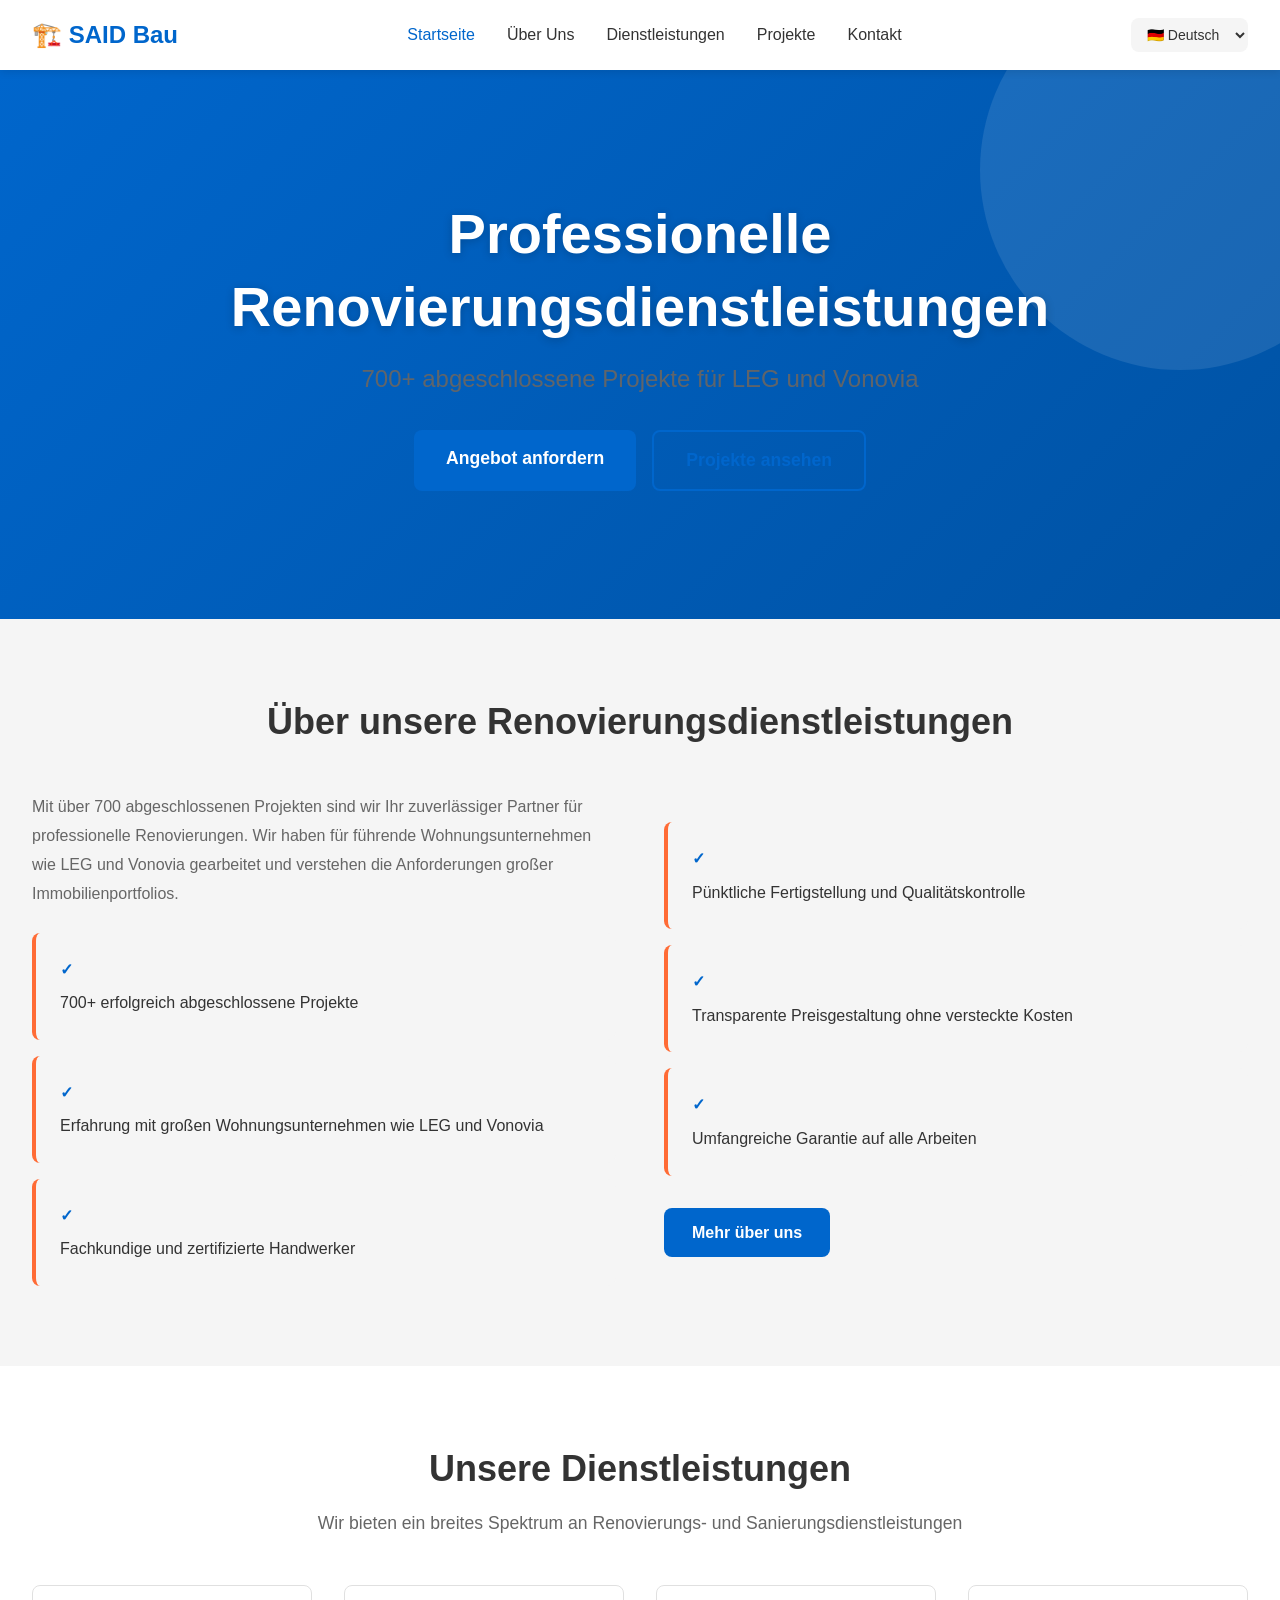
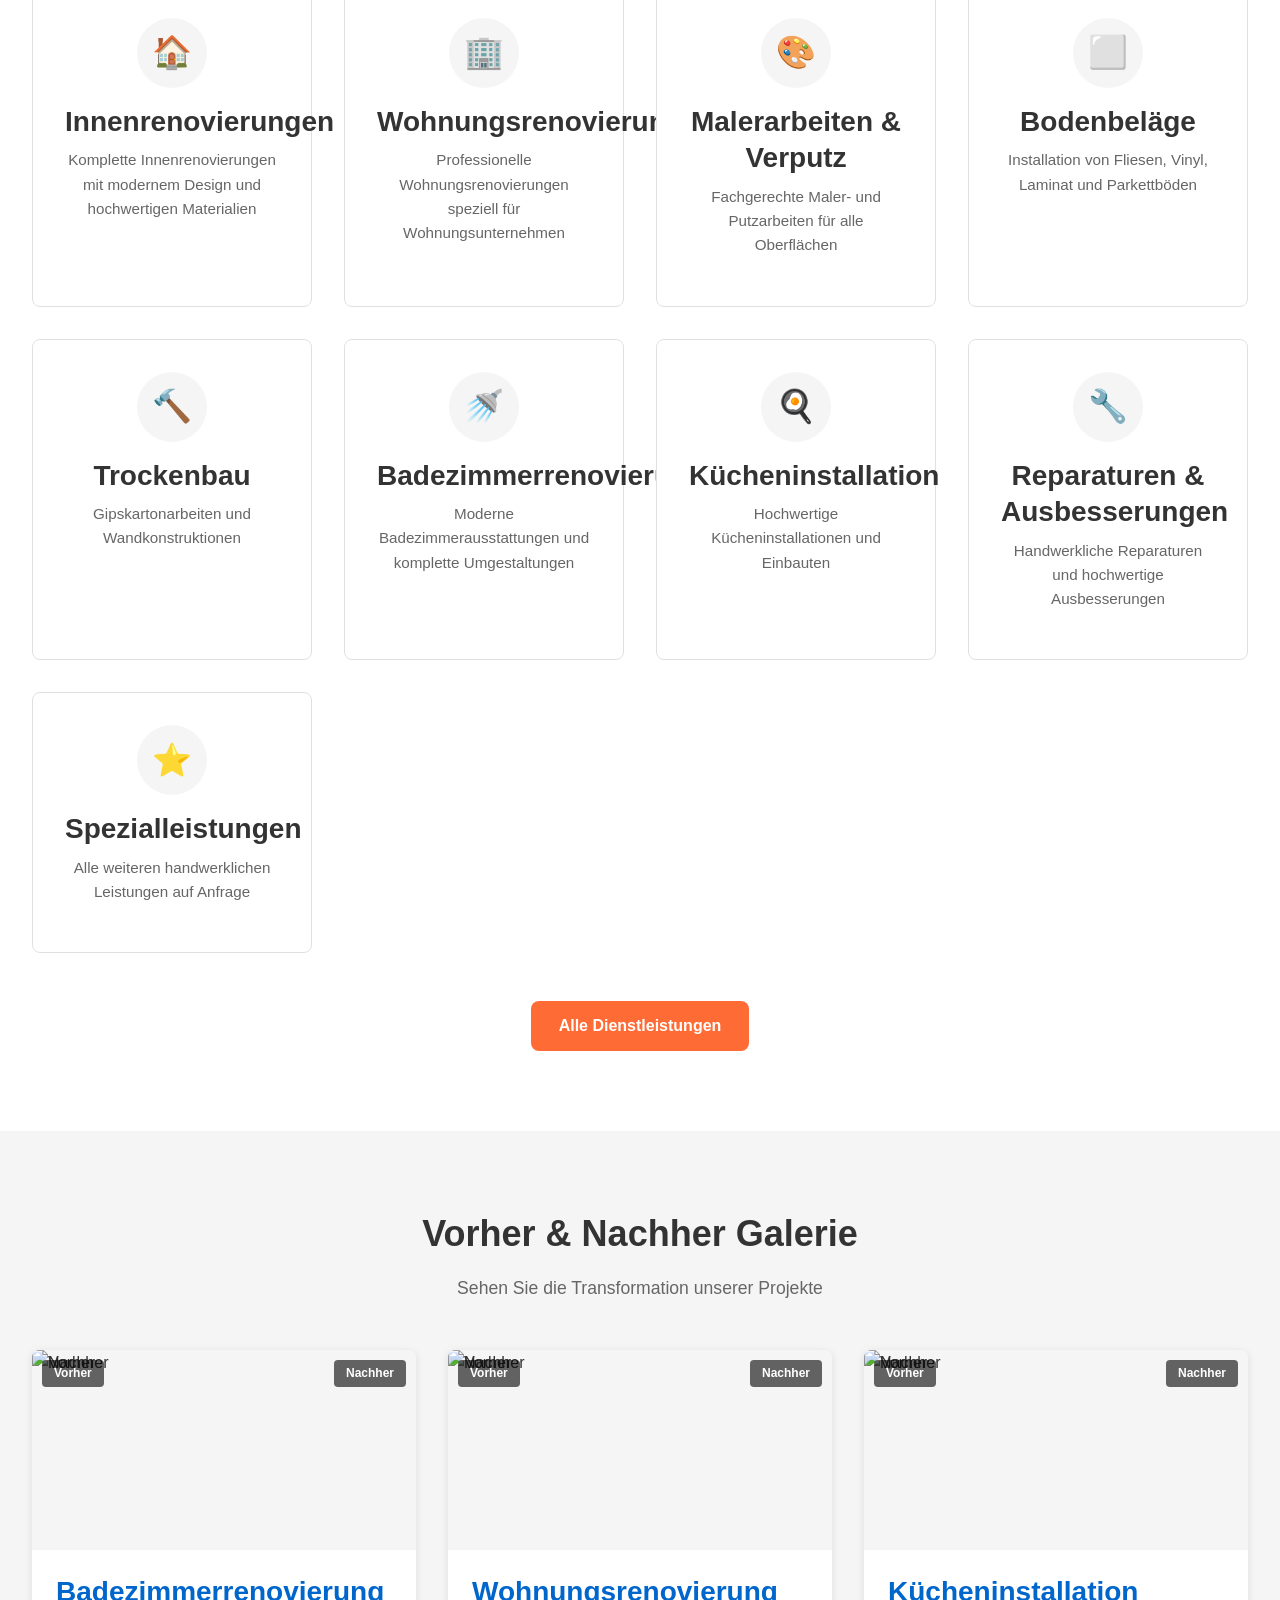
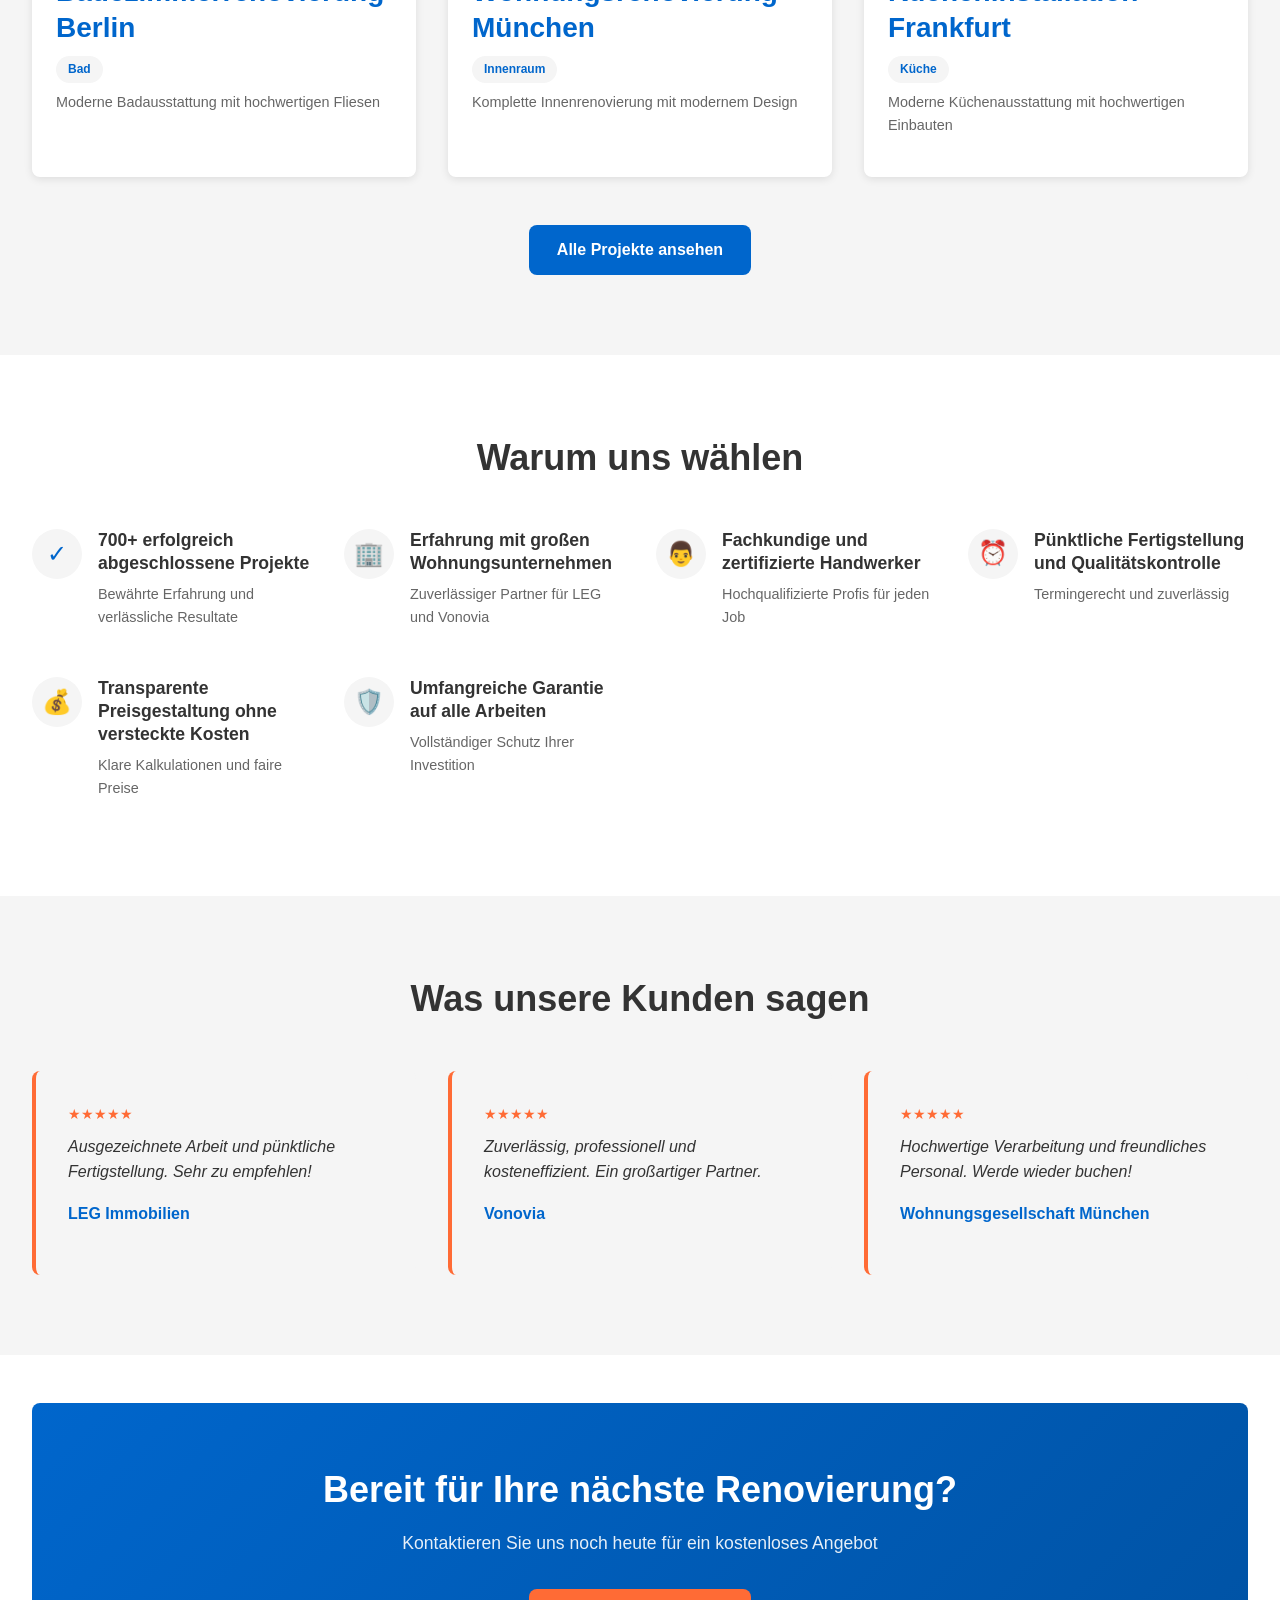
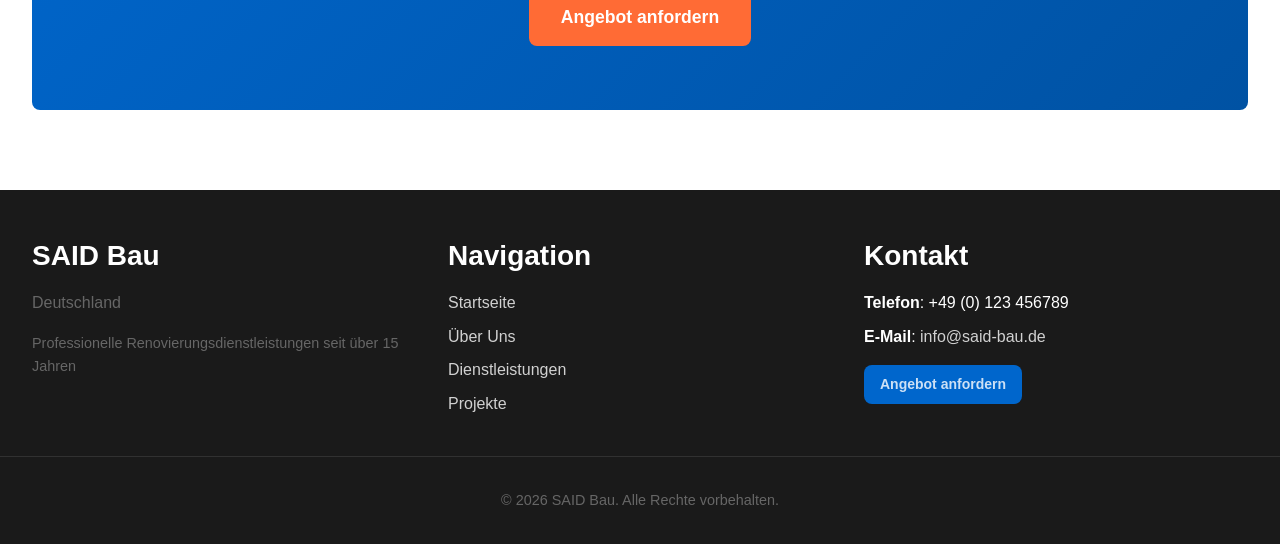
==== index.html @ 6ce9124c "Initial SAID Bau website - add GitHub Actions deployment workflow" ====
<!DOCTYPE html>
<html lang="de">
<head>
  <meta charset="UTF-8">
  <meta name="viewport" content="width=device-width, initial-scale=1.0">
  <meta name="description" content="SAID Bau - Professionelle Renovierungsdienstleistungen. 700+ abgeschlossene Projekte für LEG und Vonovia.">
  <meta name="keywords" content="Renovierung, Sanierung, Wohnungsrenovierung, LEG, Vonovia">
  <meta name="author" content="SAID Bau">
  
  <title>SAID Bau - Professionelle Renovierungsdienstleistungen</title>
  
  <!-- CSS -->
  <link rel="stylesheet" href="assets/css/style.css">
</head>
<body>
  <!-- HEADER & NAVIGATION -->
  <header>
    <nav class="navbar">
      <a href="index.html" class="logo">
        🏗️ SAID Bau
      </a>
      
      <ul class="navbar-nav">
        <li><a href="index.html" data-i18n="home">Startseite</a></li>
        <li><a href="about.html" data-i18n="about">Über Uns</a></li>
        <li><a href="services.html" data-i18n="services">Dienstleistungen</a></li>
        <li><a href="projects.html" data-i18n="projects">Projekte</a></li>
        <li><a href="contact.html" data-i18n="contact">Kontakt</a></li>
      </ul>

      <div class="nav-right">
        <select id="languageSelector" class="language-selector">
          <option value="de">🇩🇪 Deutsch</option>
          <option value="en">🇬🇧 English</option>
          <option value="ar">🇸🇦 العربية</option>
          <option value="tr">🇹🇷 Türkçe</option>
        </select>
        <div class="hamburger">
          <span></span>
          <span></span>
          <span></span>
        </div>
      </div>
    </nav>
  </header>

  <!-- HERO SECTION -->
  <section class="hero">
    <div class="container">
      <div class="hero-content">
        <h1 data-i18n="hero_title">Professionelle Renovierungsdienstleistungen</h1>
        <p class="subtitle" data-i18n="hero_subtitle">700+ abgeschlossene Projekte für LEG und Vonovia</p>
        
        <div class="hero-buttons">
          <a href="contact.html" class="btn btn-primary" data-i18n="hero_cta1">Angebot anfordern</a>
          <a href="projects.html" class="btn btn-outline" data-i18n="hero_cta2">Projekte ansehen</a>
        </div>
      </div>
    </div>
  </section>

  <!-- ABOUT SECTION -->
  <section class="section" style="background-color: #f5f5f5;">
    <div class="container">
      <div class="section-title">
        <h2 data-i18n="about_title">Über unsere Renovierungsdienstleistungen</h2>
      </div>

      <div class="about-content">
        <div class="about-text">
          <p data-i18n="about_text">Mit über 700 abgeschlossenen Projekten sind wir Ihr zuverlässiger Partner für professionelle Renovierungen. Wir haben für führende Wohnungsunternehmen wie LEG und Vonovia gearbeitet und verstehen die Anforderungen großer Immobilienportfolios.</p>
          
          <div class="about-highlights">
            <div class="highlight">
              <strong>✓ </strong>
              <span data-i18n="why_choose_1">700+ erfolgreich abgeschlossene Projekte</span>
            </div>
            <div class="highlight">
              <strong>✓ </strong>
              <span data-i18n="why_choose_2">Erfahrung mit großen Wohnungsunternehmen wie LEG und Vonovia</span>
            </div>
            <div class="highlight">
              <strong>✓ </strong>
              <span data-i18n="why_choose_3">Fachkundige und zertifizierte Handwerker</span>
            </div>
          </div>
        </div>

        <div class="about-text">
          <div class="about-highlights">
            <div class="highlight">
              <strong>✓ </strong>
              <span data-i18n="why_choose_4">Pünktliche Fertigstellung und Qualitätskontrolle</span>
            </div>
            <div class="highlight">
              <strong>✓ </strong>
              <span data-i18n="why_choose_5">Transparente Preisgestaltung ohne versteckte Kosten</span>
            </div>
            <div class="highlight">
              <strong>✓ </strong>
              <span data-i18n="why_choose_6">Umfangreiche Garantie auf alle Arbeiten</span>
            </div>
          </div>

          <a href="about.html" class="btn btn-primary" style="margin-top: 2rem;" data-i18n="about">Mehr über uns</a>
        </div>
      </div>
    </div>
  </section>

  <!-- SERVICES SECTION -->
  <section class="section">
    <div class="container">
      <div class="section-title">
        <h2 data-i18n="services_title">Unsere Dienstleistungen</h2>
        <p data-i18n="services_page_text">Wir bieten ein breites Spektrum an Renovierungs- und Sanierungsdienstleistungen</p>
      </div>

      <div class="grid grid-3">
        <div class="service-card fade-in">
          <div class="service-card-icon">🏠</div>
          <h3 data-i18n="service_interior">Innenrenovierungen</h3>
          <p data-i18n="service_interior_desc">Komplette Innenrenovierungen mit modernem Design und hochwertigen Materialien</p>
        </div>

        <div class="service-card fade-in">
          <div class="service-card-icon">🏢</div>
          <h3 data-i18n="service_apartments">Wohnungsrenovierung</h3>
          <p data-i18n="service_apartments_desc">Professionelle Wohnungsrenovierungen speziell für Wohnungsunternehmen</p>
        </div>

        <div class="service-card fade-in">
          <div class="service-card-icon">🎨</div>
          <h3 data-i18n="service_painting">Malerarbeiten & Verputz</h3>
          <p data-i18n="service_painting_desc">Fachgerechte Maler- und Putzarbeiten für alle Oberflächen</p>
        </div>

        <div class="service-card fade-in">
          <div class="service-card-icon">⬜</div>
          <h3 data-i18n="service_flooring">Bodenbeläge</h3>
          <p data-i18n="service_flooring_desc">Installation von Fliesen, Vinyl, Laminat und Parkettböden</p>
        </div>

        <div class="service-card fade-in">
          <div class="service-card-icon">🔨</div>
          <h3 data-i18n="service_drywall">Trockenbau</h3>
          <p data-i18n="service_drywall_desc">Gipskartonarbeiten und Wandkonstruktionen</p>
        </div>

        <div class="service-card fade-in">
          <div class="service-card-icon">🚿</div>
          <h3 data-i18n="service_bathroom">Badezimmerrenovierung</h3>
          <p data-i18n="service_bathroom_desc">Moderne Badezimmerausstattungen und komplette Umgestaltungen</p>
        </div>

        <div class="service-card fade-in">
          <div class="service-card-icon">🍳</div>
          <h3 data-i18n="service_kitchen">Kücheninstallation</h3>
          <p data-i18n="service_kitchen_desc">Hochwertige Kücheninstallationen und Einbauten</p>
        </div>

        <div class="service-card fade-in">
          <div class="service-card-icon">🔧</div>
          <h3 data-i18n="service_repairs">Reparaturen & Ausbesserungen</h3>
          <p data-i18n="service_repairs_desc">Handwerkliche Reparaturen und hochwertige Ausbesserungen</p>
        </div>

        <div class="service-card fade-in">
          <div class="service-card-icon">⭐</div>
          <h3>Spezialleistungen</h3>
          <p>Alle weiteren handwerklichen Leistungen auf Anfrage</p>
        </div>
      </div>

      <div style="text-align: center; margin-top: 3rem;">
        <a href="services.html" class="btn btn-accent" data-i18n="services">Alle Dienstleistungen</a>
      </div>
    </div>
  </section>

  <!-- BEFORE & AFTER SECTION -->
  <section class="section" style="background-color: #f5f5f5;">
    <div class="container">
      <div class="section-title">
        <h2 data-i18n="before_after_title">Vorher & Nachher Galerie</h2>
        <p data-i18n="before_after_desc">Sehen Sie die Transformation unserer Projekte</p>
      </div>

      <div class="grid grid-3">
        <!-- Project 1 -->
        <div class="project-card">
          <div class="project-image-wrapper">
            <div class="before-after-slider">
              <img src="https://images.unsplash.com/photo-1556909114-f6a7ad7d3136?w=400&h=300&fit=crop" alt="Vorher" class="before-img">
              <img src="https://images.unsplash.com/photo-1552321554-5fefe8c9ef14?w=400&h=300&fit=crop" alt="Nachher" class="after-img">
              <div class="slider-label before-label" data-i18n="before">Vorher</div>
              <div class="slider-label after-label" data-i18n="after">Nachher</div>
              <div class="slider-handle"></div>
            </div>
          </div>
          <div class="project-info">
            <h3>Badezimmerrenovierung Berlin</h3>
            <span class="project-category" data-i18n="project_bathroom">Bad</span>
            <p class="project-desc">Moderne Badausstattung mit hochwertigen Fliesen</p>
          </div>
        </div>

        <!-- Project 2 -->
        <div class="project-card">
          <div class="project-image-wrapper">
            <div class="before-after-slider">
              <img src="https://images.unsplash.com/photo-1556909114-f6a7ad7d3136?w=400&h=300&fit=crop" alt="Vorher" class="before-img">
              <img src="https://images.unsplash.com/photo-1556909114-f6a7ad7d3136?w=400&h=300&fit=crop" alt="Nachher" class="after-img">
              <div class="slider-label before-label" data-i18n="before">Vorher</div>
              <div class="slider-label after-label" data-i18n="after">Nachher</div>
              <div class="slider-handle"></div>
            </div>
          </div>
          <div class="project-info">
            <h3>Wohnungsrenovierung München</h3>
            <span class="project-category" data-i18n="project_interior">Innenraum</span>
            <p class="project-desc">Komplette Innenrenovierung mit modernem Design</p>
          </div>
        </div>

        <!-- Project 3 -->
        <div class="project-card">
          <div class="project-image-wrapper">
            <div class="before-after-slider">
              <img src="https://images.unsplash.com/photo-1556909114-f6a7ad7d3136?w=400&h=300&fit=crop" alt="Vorher" class="before-img">
              <img src="https://images.unsplash.com/photo-1556909114-f6a7ad7d3136?w=400&h=300&fit=crop" alt="Nachher" class="after-img">
              <div class="slider-label before-label" data-i18n="before">Vorher</div>
              <div class="slider-label after-label" data-i18n="after">Nachher</div>
              <div class="slider-handle"></div>
            </div>
          </div>
          <div class="project-info">
            <h3>Kücheninstallation Frankfurt</h3>
            <span class="project-category" data-i18n="project_kitchen">Küche</span>
            <p class="project-desc">Moderne Küchenausstattung mit hochwertigen Einbauten</p>
          </div>
        </div>
      </div>

      <div style="text-align: center; margin-top: 3rem;">
        <a href="projects.html" class="btn btn-primary" data-i18n="viewProjects">Alle Projekte ansehen</a>
      </div>
    </div>
  </section>

  <!-- WHY CHOOSE US SECTION -->
  <section class="section">
    <div class="container">
      <div class="section-title">
        <h2 data-i18n="why_choose_title">Warum uns wählen</h2>
      </div>

      <div class="why-choose-grid">
        <div class="why-item fade-in">
          <div class="why-item-icon">✓</div>
          <div class="why-item-text">
            <h3 data-i18n="why_choose_1">700+ erfolgreich abgeschlossene Projekte</h3>
            <p>Bewährte Erfahrung und verlässliche Resultate</p>
          </div>
        </div>

        <div class="why-item fade-in">
          <div class="why-item-icon">🏢</div>
          <div class="why-item-text">
            <h3 data-i18n="why_choose_2">Erfahrung mit großen Wohnungsunternehmen</h3>
            <p>Zuverlässiger Partner für LEG und Vonovia</p>
          </div>
        </div>

        <div class="why-item fade-in">
          <div class="why-item-icon">👨</div>
          <div class="why-item-text">
            <h3 data-i18n="why_choose_3">Fachkundige und zertifizierte Handwerker</h3>
            <p>Hochqualifizierte Profis für jeden Job</p>
          </div>
        </div>

        <div class="why-item fade-in">
          <div class="why-item-icon">⏰</div>
          <div class="why-item-text">
            <h3 data-i18n="why_choose_4">Pünktliche Fertigstellung und Qualitätskontrolle</h3>
            <p>Termingerecht und zuverlässig</p>
          </div>
        </div>

        <div class="why-item fade-in">
          <div class="why-item-icon">💰</div>
          <div class="why-item-text">
            <h3 data-i18n="why_choose_5">Transparente Preisgestaltung ohne versteckte Kosten</h3>
            <p>Klare Kalkulationen und faire Preise</p>
          </div>
        </div>

        <div class="why-item fade-in">
          <div class="why-item-icon">🛡️</div>
          <div class="why-item-text">
            <h3 data-i18n="why_choose_6">Umfangreiche Garantie auf alle Arbeiten</h3>
            <p>Vollständiger Schutz Ihrer Investition</p>
          </div>
        </div>
      </div>
    </div>
  </section>

  <!-- TESTIMONIALS SECTION -->
  <section class="section" style="background-color: #f5f5f5;">
    <div class="container">
      <div class="section-title">
        <h2 data-i18n="testimonials_title">Was unsere Kunden sagen</h2>
      </div>

      <div class="testimonial-container">
        <div class="testimonial-card fade-in">
          <div class="stars">★★★★★</div>
          <p class="testimonial-text" data-i18n="testimonial_1_text">Ausgezeichnete Arbeit und pünktliche Fertigstellung. Sehr zu empfehlen!</p>
          <p class="testimonial-author" data-i18n="testimonial_1_author">LEG Immobilien</p>
        </div>

        <div class="testimonial-card fade-in">
          <div class="stars">★★★★★</div>
          <p class="testimonial-text" data-i18n="testimonial_2_text">Zuverlässig, professionell und kosteneffizient. Ein großartiger Partner.</p>
          <p class="testimonial-author" data-i18n="testimonial_2_author">Vonovia</p>
        </div>

        <div class="testimonial-card fade-in">
          <div class="stars">★★★★★</div>
          <p class="testimonial-text" data-i18n="testimonial_3_text">Hochwertige Verarbeitung und freundliches Personal. Werde wieder buchen!</p>
          <p class="testimonial-author" data-i18n="testimonial_3_author">Wohnungsgesellschaft München</p>
        </div>
      </div>
    </div>
  </section>

  <!-- CTA SECTION -->
  <section class="container">
    <div class="cta-section">
      <h2 data-i18n="cta_section_title">Bereit für Ihre nächste Renovierung?</h2>
      <p data-i18n="cta_section_text">Kontaktieren Sie uns noch heute für ein kostenloses Angebot</p>
      <a href="contact.html" class="btn btn-accent" style="font-size: 1.1rem; padding: 14px 32px;" data-i18n="requestQuote">Angebot anfordern</a>
    </div>
  </section>

  <!-- FOOTER -->
  <footer>
    <div class="container">
      <div class="footer-content">
        <div class="footer-section">
          <h3 data-i18n="footer_company">SAID Bau</h3>
          <p data-i18n="footer_address">Deutschland</p>
          <p style="margin-top: 1rem; font-size: 0.9rem;">Professionelle Renovierungsdienstleistungen seit über 15 Jahren</p>
        </div>

        <div class="footer-section">
          <h3 data-i18n="home">Navigation</h3>
          <ul>
            <li><a href="index.html" data-i18n="home">Startseite</a></li>
            <li><a href="about.html" data-i18n="about">Über Uns</a></li>
            <li><a href="services.html" data-i18n="services">Dienstleistungen</a></li>
            <li><a href="projects.html" data-i18n="projects">Projekte</a></li>
          </ul>
        </div>

        <div class="footer-section">
          <h3 data-i18n="contact">Kontakt</h3>
          <ul>
            <li><strong data-i18n="footer_phone">Telefon</strong>: +49 (0) 123 456789</li>
            <li><strong data-i18n="footer_email">E-Mail</strong>: <a href="mailto:info@said-bau.de">info@said-bau.de</a></li>
            <li style="margin-top: 1rem;">
              <a href="contact.html" class="btn btn-primary btn-small" data-i18n="requestQuote">Angebot anfordern</a>
            </li>
          </ul>
        </div>
      </div>
    </div>

    <div class="footer-bottom">
      <p>&copy; 2026 SAID Bau. <span data-i18n="footer_copyright">Alle Rechte vorbehalten</span>.</p>
    </div>
  </footer>

  <!-- JavaScript -->
  <script src="config.js"></script>
  <script src="assets/js/main.js"></script>
</body>
</html>
---- assets/css/style.css ----
/* ========================================
   SAID Bau - Professional Renovation Website
   Modern, Responsive, Professional Design
   ======================================== */

:root {
  --primary-color: #0066cc;
  --primary-dark: #0052a3;
  --accent-color: #ff6b35;
  --dark-gray: #1a1a1a;
  --light-gray: #f5f5f5;
  --border-gray: #e0e0e0;
  --white: #ffffff;
  --text-color: #333333;
  --light-text: #666666;
  --success-color: #4caf50;
  
  --border-radius: 8px;
  --transition: all 0.3s ease;
  --box-shadow: 0 2px 8px rgba(0, 0, 0, 0.1);
  --box-shadow-md: 0 4px 16px rgba(0, 0, 0, 0.15);
}

/* RESET & BASE STYLES */
* {
  margin: 0;
  padding: 0;
  box-sizing: border-box;
}

html {
  scroll-behavior: smooth;
  font-size: 16px;
}

body {
  font-family: 'Segoe UI', Tahoma, Geneva, Verdana, sans-serif;
  color: var(--text-color);
  background-color: var(--white);
  line-height: 1.6;
  direction: ltr;
}

body.rtl {
  direction: rtl;
  text-align: right;
}

body.rtl .navbar-nav,
body.rtl .footer-nav {
  flex-direction: row-reverse;
}

/* TYPOGRAPHY */
h1, h2, h3, h4, h5, h6 {
  font-weight: 700;
  line-height: 1.3;
  margin-bottom: 0.5rem;
}

h1 { font-size: 3rem; }
h2 { font-size: 2.25rem; }
h3 { font-size: 1.75rem; }
h4 { font-size: 1.5rem; }
h5 { font-size: 1.25rem; }
h6 { font-size: 1rem; }

p {
  margin-bottom: 1rem;
  color: var(--light-text);
}

a {
  color: var(--primary-color);
  text-decoration: none;
  transition: var(--transition);
}

a:hover {
  color: var(--primary-dark);
}

/* BUTTONS */
.btn {
  display: inline-block;
  padding: 12px 28px;
  border: none;
  border-radius: var(--border-radius);
  font-size: 1rem;
  font-weight: 600;
  cursor: pointer;
  transition: var(--transition);
  text-align: center;
  white-space: nowrap;
}

.btn-primary {
  background-color: var(--primary-color);
  color: var(--white);
}

.btn-primary:hover {
  background-color: var(--primary-dark);
  transform: translateY(-2px);
  box-shadow: var(--box-shadow-md);
}

.btn-accent {
  background-color: var(--accent-color);
  color: var(--white);
}

.btn-accent:hover {
  background-color: #e55a2b;
  transform: translateY(-2px);
  box-shadow: var(--box-shadow-md);
}

.btn-outline {
  background-color: transparent;
  color: var(--primary-color);
  border: 2px solid var(--primary-color);
}

.btn-outline:hover {
  background-color: var(--primary-color);
  color: var(--white);
}

.btn-small {
  padding: 8px 16px;
  font-size: 0.875rem;
}

/* HEADER & NAVIGATION */
header {
  background-color: var(--white);
  box-shadow: var(--box-shadow);
  position: sticky;
  top: 0;
  z-index: 1000;
  transition: var(--transition);
}

header.scrolled {
  box-shadow: var(--box-shadow-md);
}

.navbar {
  display: flex;
  justify-content: space-between;
  align-items: center;
  padding: 1rem 2rem;
  max-width: 1400px;
  margin: 0 auto;
  width: 100%;
}

.logo {
  font-size: 1.5rem;
  font-weight: 700;
  color: var(--primary-color);
  text-decoration: none;
  display: flex;
  align-items: center;
  gap: 0.5rem;
}

.navbar-nav {
  display: flex;
  list-style: none;
  gap: 2rem;
  align-items: center;
}

.navbar-nav a {
  color: var(--text-color);
  font-weight: 500;
  transition: var(--transition);
}

.navbar-nav a:hover,
.navbar-nav a.active {
  color: var(--primary-color);
}

.nav-right {
  display: flex;
  gap: 1rem;
  align-items: center;
}

.language-selector {
  background-color: var(--light-gray);
  border: none;
  padding: 8px 12px;
  border-radius: var(--border-radius);
  cursor: pointer;
  font-size: 0.875rem;
  color: var(--text-color);
}

.hamburger {
  display: none;
  flex-direction: column;
  cursor: pointer;
  gap: 6px;
}

.hamburger span {
  width: 25px;
  height: 3px;
  background-color: var(--text-color);
  border-radius: 2px;
  transition: var(--transition);
}

/* CONTAINER & LAYOUT */
.container {
  max-width: 1400px;
  margin: 0 auto;
  padding: 0 2rem;
}

.section {
  padding: 5rem 0;
}

.section-title {
  text-align: center;
  margin-bottom: 3rem;
}

.section-title h2 {
  margin-bottom: 1rem;
}

.section-title p {
  font-size: 1.1rem;
  color: var(--light-text);
}

/* GRID LAYOUTS */
.grid {
  display: grid;
  gap: 2rem;
}

.grid-2 {
  grid-template-columns: repeat(auto-fit, minmax(300px, 1fr));
}

.grid-3 {
  grid-template-columns: repeat(auto-fit, minmax(280px, 1fr));
}

.grid-4 {
  grid-template-columns: repeat(auto-fit, minmax(250px, 1fr));
}

/* FLEXBOX UTILITIES */
.flex {
  display: flex;
  gap: 1rem;
}

.flex-center {
  justify-content: center;
  align-items: center;
}

.flex-between {
  justify-content: space-between;
  align-items: center;
}

.flex-col {
  flex-direction: column;
}

/* ========== HERO SECTION ========== */
.hero {
  background: linear-gradient(135deg, var(--primary-color), var(--primary-dark));
  color: var(--white);
  padding: 8rem 0;
  text-align: center;
  position: relative;
  overflow: hidden;
}

.hero::before {
  content: '';
  position: absolute;
  top: 0;
  right: 0;
  width: 400px;
  height: 400px;
  background: rgba(255, 255, 255, 0.1);
  border-radius: 50%;
  transform: translate(100px, -100px);
}

.hero-content {
  position: relative;
  z-index: 1;
  animation: fadeInUp 0.8s ease;
}

.hero h1 {
  font-size: 3.5rem;
  margin-bottom: 1rem;
  text-shadow: 0 2px 10px rgba(0, 0, 0, 0.2);
}

.hero .subtitle {
  font-size: 1.5rem;
  margin-bottom: 2rem;
  opacity: 0.95;
}

.hero-buttons {
  display: flex;
  gap: 1rem;
  justify-content: center;
  flex-wrap: wrap;
}

.hero .btn {
  font-size: 1.1rem;
  padding: 14px 32px;
}

/* ========== ABOUT SECTION ========== */
.about-content {
  display: grid;
  grid-template-columns: 1fr 1fr;
  gap: 3rem;
  align-items: center;
}

.about-text h3 {
  color: var(--primary-color);
  margin-bottom: 1rem;
}

.about-text p {
  margin-bottom: 1.5rem;
  line-height: 1.8;
}

.about-highlights {
  display: flex;
  flex-direction: column;
  gap: 1rem;
}

.highlight {
  padding: 1.5rem;
  background-color: var(--light-gray);
  border-left: 4px solid var(--accent-color);
  border-radius: var(--border-radius);
}

.highlight strong {
  color: var(--primary-color);
  display: block;
  margin-bottom: 0.5rem;
}

/* ========== SERVICES SECTION ========== */
.service-card {
  background-color: var(--white);
  border: 1px solid var(--border-gray);
  border-radius: var(--border-radius);
  padding: 2rem;
  text-align: center;
  transition: var(--transition);
  cursor: pointer;
}

.service-card:hover {
  box-shadow: var(--box-shadow-md);
  transform: translateY(-8px);
  border-color: var(--primary-color);
}

.service-card-icon {
  width: 70px;
  height: 70px;
  background-color: var(--light-gray);
  border-radius: 50%;
  display: flex;
  align-items: center;
  justify-content: center;
  margin: 0 auto 1rem;
  font-size: 2rem;
}

.service-card h3 {
  color: var(--text-color);
  margin-bottom: 0.5rem;
}

.service-card p {
  color: var(--light-text);
  font-size: 0.95rem;
}

/* ========== PROJECTS/GALLERY SECTION ========== */
.gallery-filters {
  display: flex;
  justify-content: center;
  gap: 1rem;
  margin-bottom: 3rem;
  flex-wrap: wrap;
}

.filter-btn {
  padding: 10px 20px;
  background-color: var(--light-gray);
  border: 2px solid transparent;
  border-radius: var(--border-radius);
  cursor: pointer;
  font-weight: 600;
  transition: var(--transition);
  color: var(--text-color);
}

.filter-btn:hover,
.filter-btn.active {
  background-color: var(--primary-color);
  color: var(--white);
  border-color: var(--primary-color);
}

.gallery-container {
  display: grid;
  grid-template-columns: repeat(auto-fill, minmax(280px, 1fr));
  gap: 2rem;
}

.project-card {
  background-color: var(--white);
  border-radius: var(--border-radius);
  overflow: hidden;
  box-shadow: var(--box-shadow);
  transition: var(--transition);
  cursor: pointer;
}

.project-card:hover {
  box-shadow: var(--box-shadow-md);
  transform: translateY(-4px);
}

.project-image-wrapper {
  position: relative;
  overflow: hidden;
  height: 200px;
  background-color: var(--light-gray);
}

.project-image {
  width: 100%;
  height: 100%;
  object-fit: cover;
  transition: var(--transition);
}

.project-card:hover .project-image {
  transform: scale(1.05);
}

.before-after-slider {
  position: relative;
  width: 100%;
  height: 100%;
  overflow: hidden;
}

.before-img,
.after-img {
  position: absolute;
  top: 0;
  left: 0;
  width: 100%;
  height: 100%;
  object-fit: cover;
}

.before-img {
  clip-path: polygon(0 0, 100% 0, 100% 100%, 0 100%);
}

.slider-handle {
  position: absolute;
  top: 0;
  right: 0;
  width: 50%;
  height: 100%;
  cursor: col-resize;
  background-color: transparent;
}

.slider-label {
  position: absolute;
  top: 10px;
  padding: 4px 12px;
  background-color: rgba(0, 0, 0, 0.6);
  color: var(--white);
  border-radius: 4px;
  font-size: 0.75rem;
  font-weight: 600;
  z-index: 10;
}

.before-label {
  left: 10px;
}

.after-label {
  right: 10px;
}

.project-info {
  padding: 1.5rem;
}

.project-info h3 {
  color: var(--primary-color);
  margin-bottom: 0.5rem;
}

.project-category {
  display: inline-block;
  background-color: var(--light-gray);
  color: var(--primary-color);
  padding: 4px 12px;
  border-radius: 20px;
  font-size: 0.75rem;
  font-weight: 600;
  margin-bottom: 0.5rem;
}

.project-desc {
  color: var(--light-text);
  font-size: 0.9rem;
  margin-bottom: 1rem;
}

/* ========== WHY CHOOSE US SECTION ========== */
.why-choose-grid {
  display: grid;
  grid-template-columns: repeat(auto-fit, minmax(250px, 1fr));
  gap: 2rem;
}

.why-item {
  display: flex;
  gap: 1rem;
}

.why-item-icon {
  flex-shrink: 0;
  width: 50px;
  height: 50px;
  background-color: var(--light-gray);
  border-radius: 50%;
  display: flex;
  align-items: center;
  justify-content: center;
  font-size: 1.5rem;
  color: var(--primary-color);
}

.why-item-text h3 {
  color: var(--text-color);
  font-size: 1.1rem;
  margin-bottom: 0.5rem;
}

.why-item-text p {
  color: var(--light-text);
  font-size: 0.9rem;
}

/* ========== TESTIMONIALS SECTION ========== */
.testimonial-container {
  display: grid;
  grid-template-columns: repeat(auto-fit, minmax(300px, 1fr));
  gap: 2rem;
}

.testimonial-card {
  background-color: var(--light-gray);
  padding: 2rem;
  border-radius: var(--border-radius);
  border-left: 4px solid var(--accent-color);
}

.testimonial-text {
  font-size: 1rem;
  font-style: italic;
  margin-bottom: 1rem;
  color: var(--text-color);
}

.testimonial-author {
  font-weight: 600;
  color: var(--primary-color);
}

.stars {
  color: var(--accent-color);
  margin-bottom: 0.5rem;
  font-size: 0.9rem;
}

/* ========== CTA SECTION ========== */
.cta-section {
  background: linear-gradient(135deg, var(--primary-color), var(--primary-dark));
  color: var(--white);
  padding: 4rem 2rem;
  text-align: center;
  border-radius: var(--border-radius);
  margin: 3rem 0;
}

.cta-section h2 {
  margin-bottom: 1rem;
}

.cta-section p {
  color: rgba(255, 255, 255, 0.9);
  margin-bottom: 2rem;
  font-size: 1.1rem;
}

.cta-section .btn {
  font-size: 1rem;
}

/* ========== CONTACT FORM ========== */
.contact-wrapper {
  display: grid;
  grid-template-columns: 1fr 1fr;
  gap: 3rem;
}

.form-group {
  margin-bottom: 1.5rem;
}

.form-group label {
  display: block;
  margin-bottom: 0.5rem;
  font-weight: 600;
  color: var(--text-color);
}

.form-group input,
.form-group textarea,
.form-group select {
  width: 100%;
  padding: 12px;
  border: 1px solid var(--border-gray);
  border-radius: var(--border-radius);
  font-size: 1rem;
  font-family: inherit;
  transition: var(--transition);
}

.form-group input:focus,
.form-group textarea:focus,
.form-group select:focus {
  outline: none;
  border-color: var(--primary-color);
  box-shadow: 0 0 0 3px rgba(0, 102, 204, 0.1);
}

.form-group textarea {
  resize: vertical;
  min-height: 150px;
}

.form-submit {
  width: 100%;
}

.form-message {
  padding: 1rem;
  border-radius: var(--border-radius);
  margin-bottom: 1rem;
  display: none;
  text-align: center;
  font-weight: 600;
}

.form-message.success {
  background-color: var(--success-color);
  color: var(--white);
  display: block;
}

.form-message.error {
  background-color: #f44336;
  color: var(--white);
  display: block;
}

.contact-info {
  display: flex;
  flex-direction: column;
  gap: 2rem;
}

.info-box {
  padding: 2rem;
  background-color: var(--light-gray);
  border-radius: var(--border-radius);
  border-left: 4px solid var(--primary-color);
}

.info-box h3 {
  color: var(--primary-color);
  margin-bottom: 0.5rem;
}

.info-box p {
  color: var(--light-text);
}

.info-box a {
  font-weight: 600;
  color: var(--primary-color);
}

/* ========== FOOTER ========== */
footer {
  background-color: var(--dark-gray);
  color: var(--white);
  padding: 3rem 0 1rem;
  margin-top: 5rem;
}

.footer-content {
  display: grid;
  grid-template-columns: repeat(auto-fit, minmax(250px, 1fr));
  gap: 2rem;
  margin-bottom: 2rem;
}

.footer-section h3 {
  color: var(--white);
  margin-bottom: 1rem;
}

.footer-section ul {
  list-style: none;
}

.footer-section ul li {
  margin-bottom: 0.5rem;
}

.footer-section a {
  color: rgba(255, 255, 255, 0.8);
}

.footer-section a:hover {
  color: var(--white);
}

.footer-bottom {
  text-align: center;
  padding-top: 2rem;
  border-top: 1px solid rgba(255, 255, 255, 0.1);
  color: rgba(255, 255, 255, 0.6);
  font-size: 0.9rem;
}

/* ========== ANIMATIONS ========== */
@keyframes fadeInUp {
  from {
    opacity: 0;
    transform: translateY(30px);
  }
  to {
    opacity: 1;
    transform: translateY(0);
  }
}

@keyframes fadeIn {
  from {
    opacity: 0;
  }
  to {
    opacity: 1;
  }
}

@keyframes slideInLeft {
  from {
    opacity: 0;
    transform: translateX(-30px);
  }
  to {
    opacity: 1;
    transform: translateX(0);
  }
}

.fade-in {
  animation: fadeInUp 0.6s ease forwards;
}

/* ========== RESPONSIVE DESIGN ========== */
@media (max-width: 1024px) {
  .navbar {
    padding: 1rem;
  }

  .navbar-nav {
    gap: 1rem;
  }

  h1 { font-size: 2.5rem; }
  h2 { font-size: 1.875rem; }
  h3 { font-size: 1.5rem; }

  .hero {
    padding: 6rem 0;
  }

  .hero h1 {
    font-size: 2.5rem;
  }

  .section {
    padding: 3rem 0;
  }

  .about-content {
    grid-template-columns: 1fr;
    gap: 2rem;
  }

  .contact-wrapper {
    grid-template-columns: 1fr;
  }
}

@media (max-width: 768px) {
  .hamburger {
    display: flex;
  }

  .navbar-nav {
    position: absolute;
    top: 100%;
    left: 0;
    right: 0;
    background-color: var(--white);
    flex-direction: column;
    gap: 0;
    padding: 1rem 0;
    box-shadow: var(--box-shadow);
    max-height: 0;
    overflow: hidden;
    transition: max-height 0.3s ease;
  }

  .navbar-nav.active {
    max-height: 500px;
  }

  .navbar-nav li {
    padding: 0.75rem 2rem;
  }

  .language-selector {
    margin: 0.5rem 2rem;
  }

  body.rtl .navbar-nav {
    flex-direction: column;
  }

  .hero {
    padding: 4rem 0;
  }

  .hero h1 {
    font-size: 2rem;
  }

  .hero .subtitle {
    font-size: 1.1rem;
  }

  .hero-buttons {
    flex-direction: column;
  }

  .hero .btn {
    width: 100%;
  }

  h1 { font-size: 2rem; }
  h2 { font-size: 1.5rem; }
  h3 { font-size: 1.25rem; }

  .section {
    padding: 2rem 0;
  }

  .grid-2,
  .grid-3,
  .grid-4 {
    grid-template-columns: 1fr;
  }

  .gallery-container {
    grid-template-columns: 1fr;
  }

  .service-card {
    padding: 1.5rem;
  }

  .container {
    padding: 0 1rem;
  }

  .cta-section {
    padding: 2rem 1rem;
  }

  .contact-wrapper {
    gap: 2rem;
  }

  .footer-content {
    grid-template-columns: 1fr;
  }

  .why-choose-grid {
    grid-template-columns: 1fr;
  }
}

@media (max-width: 480px) {
  .navbar {
    padding: 0.75rem 1rem;
  }

  .logo {
    font-size: 1.25rem;
  }

  h1 { font-size: 1.5rem; }
  h2 { font-size: 1.25rem; }
  h3 { font-size: 1.1rem; }

  .hero {
    padding: 3rem 0;
  }

  .hero h1 {
    font-size: 1.5rem;
  }

  .section-title {
    margin-bottom: 2rem;
  }

  .section {
    padding: 1.5rem 0;
  }

  .btn {
    padding: 10px 20px;
    font-size: 0.9rem;
  }

  .grid {
    gap: 1rem;
  }

  .container {
    padding: 0 1rem;
  }

  .service-card {
    padding: 1rem;
  }

  .project-card {
    margin-bottom: 1rem;
  }

  .testimonial-card {
    padding: 1.5rem;
  }

  .filter-btn {
    padding: 8px 16px;
    font-size: 0.85rem;
  }
}

/* ========== ACCESSIBILITY ========== */
@media (prefers-reduced-motion: reduce) {
  * {
    animation-duration: 0.01ms !important;
    animation-iteration-count: 1 !important;
    transition-duration: 0.01ms !important;
  }
}

/* ========== PRINT STYLES ========== */
@media print {
  header,
  footer,
  .cta-section,
  .filter-btn,
  .language-selector {
    display: none;
  }

  body {
    background-color: var(--white);
  }

  .section {
    page-break-inside: avoid;
  }
}
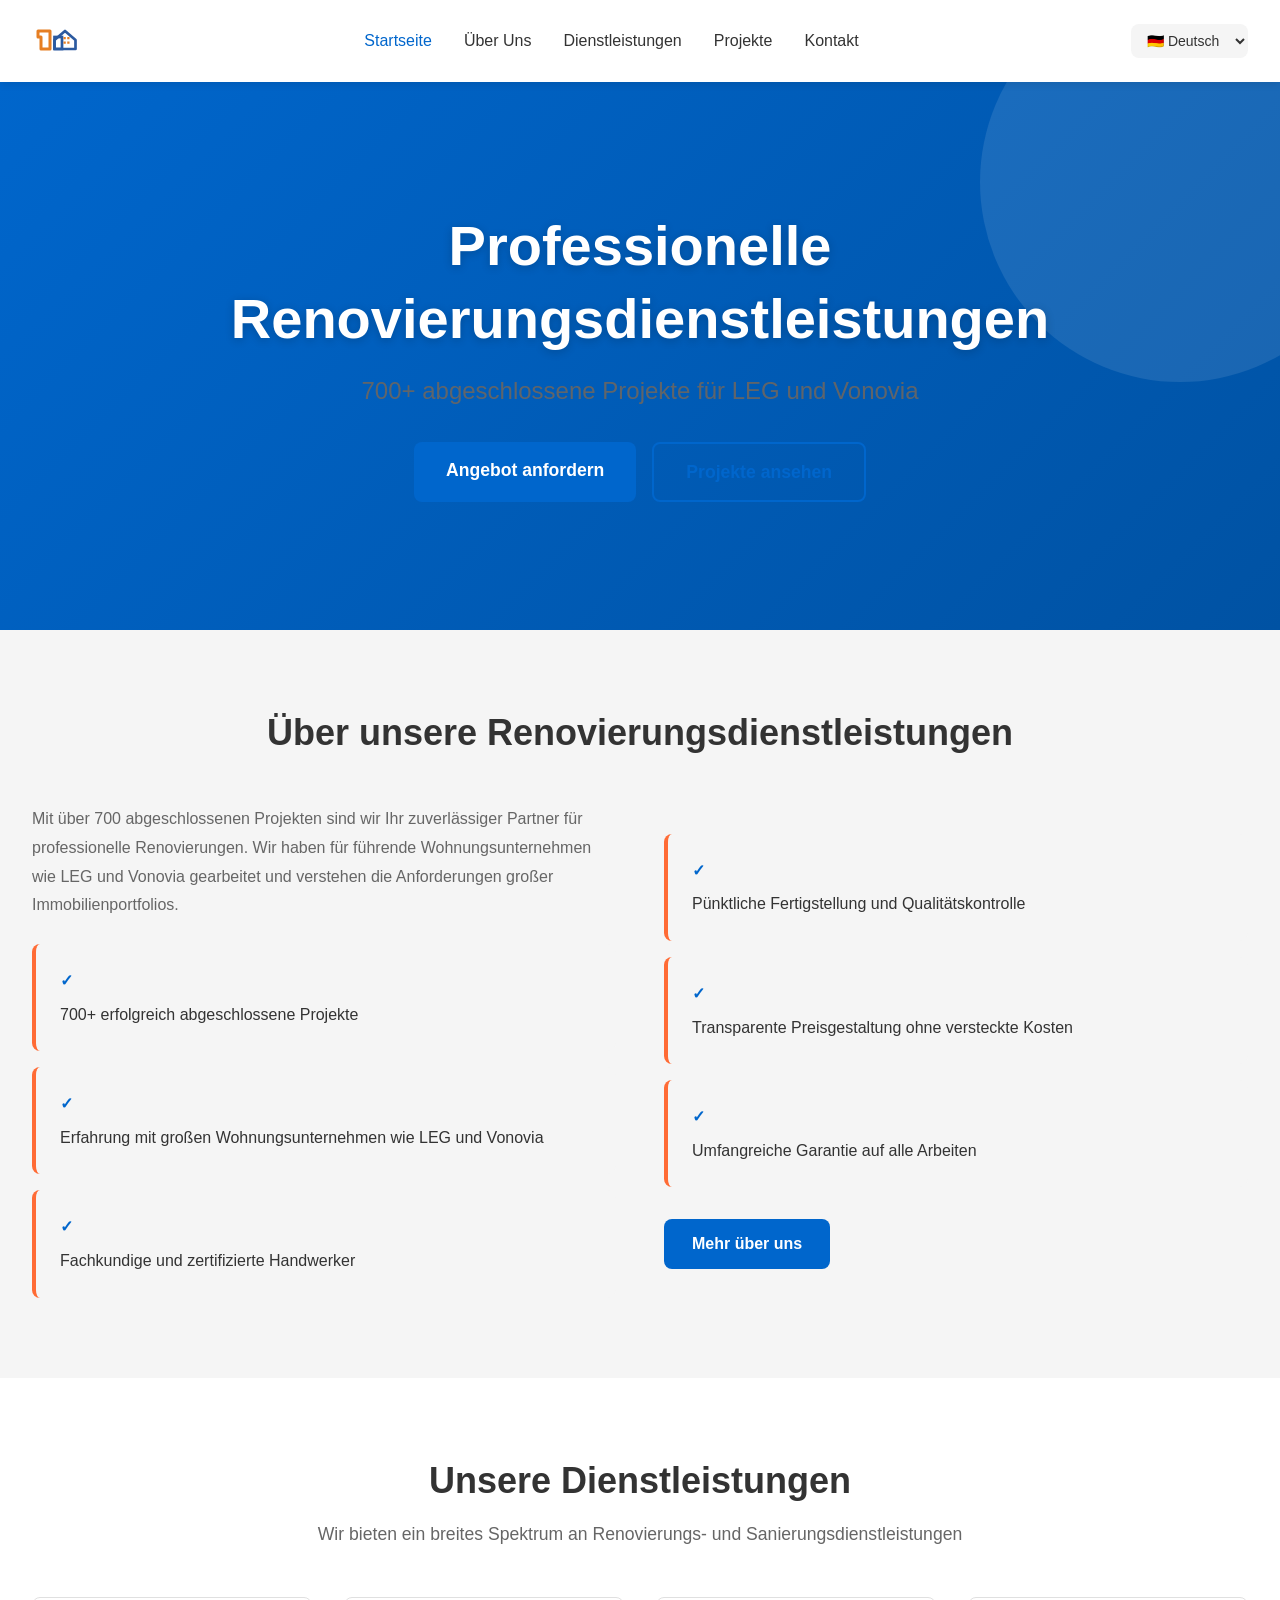
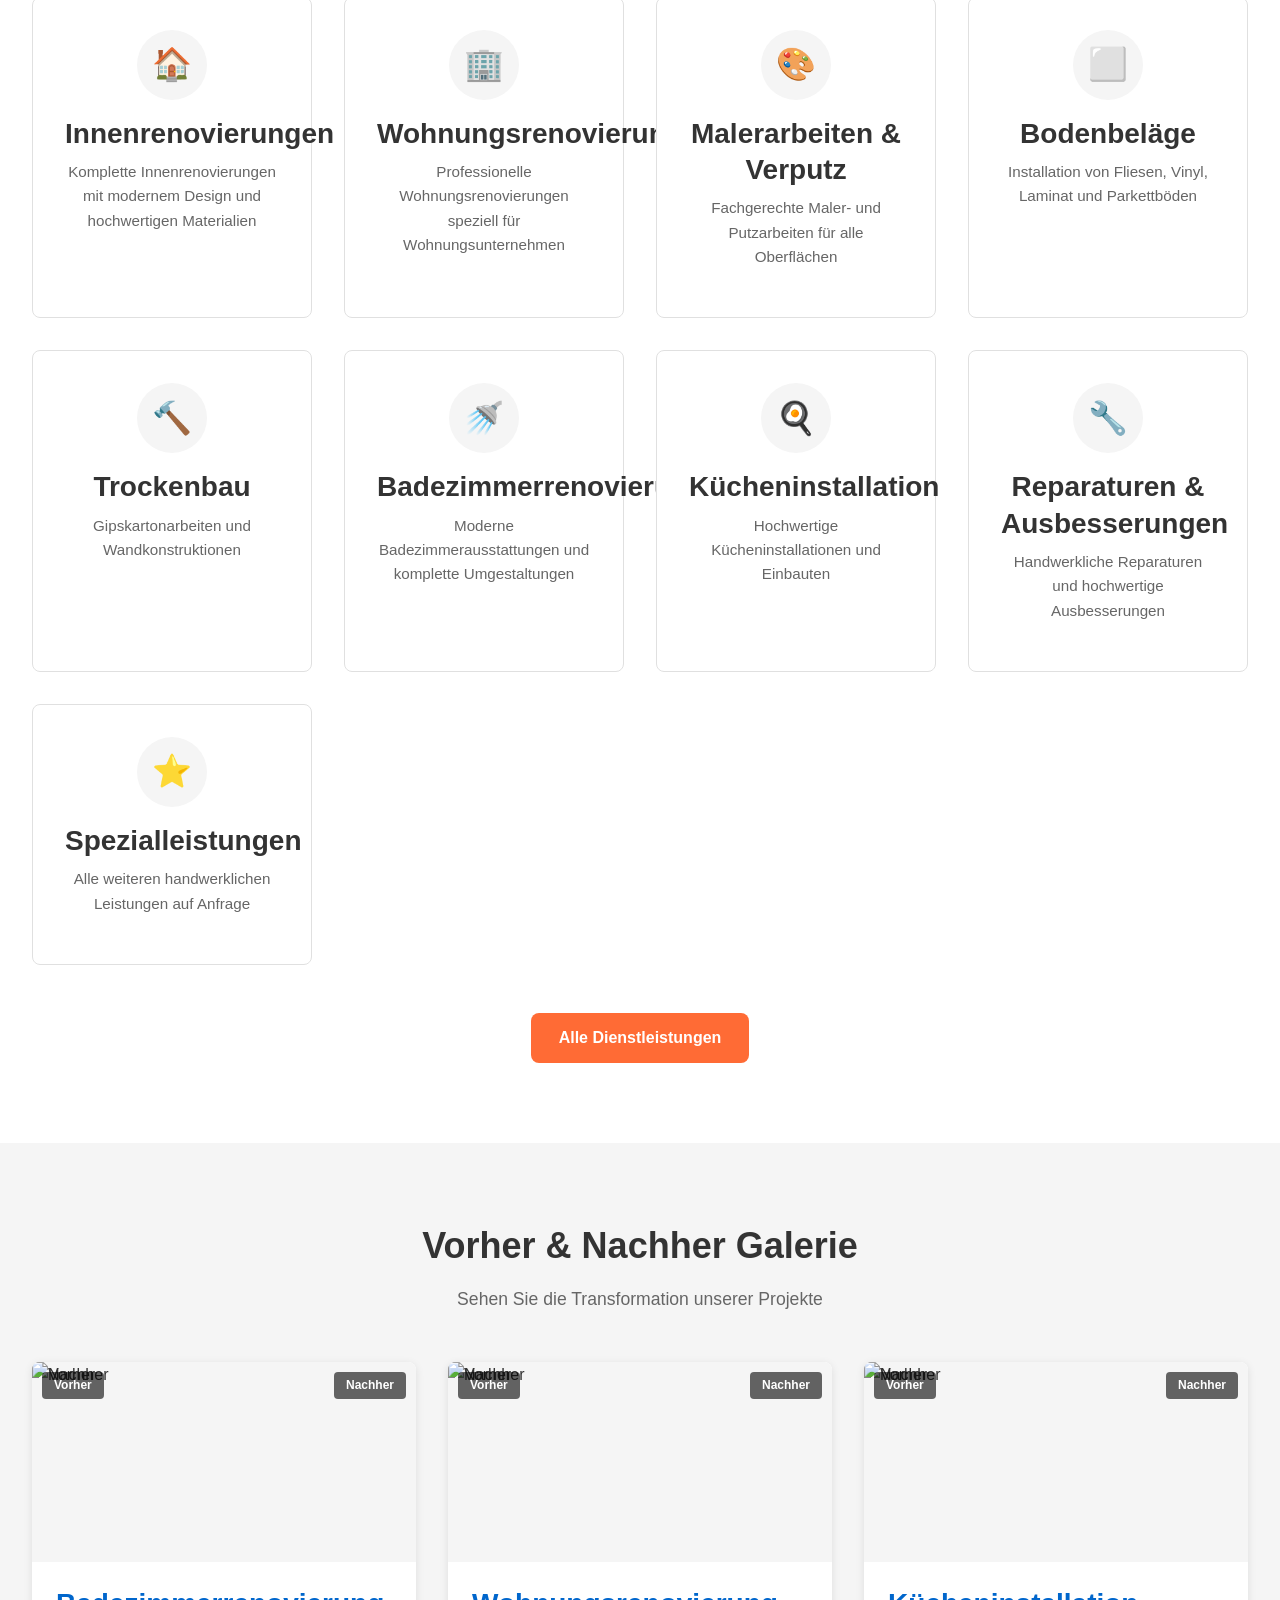
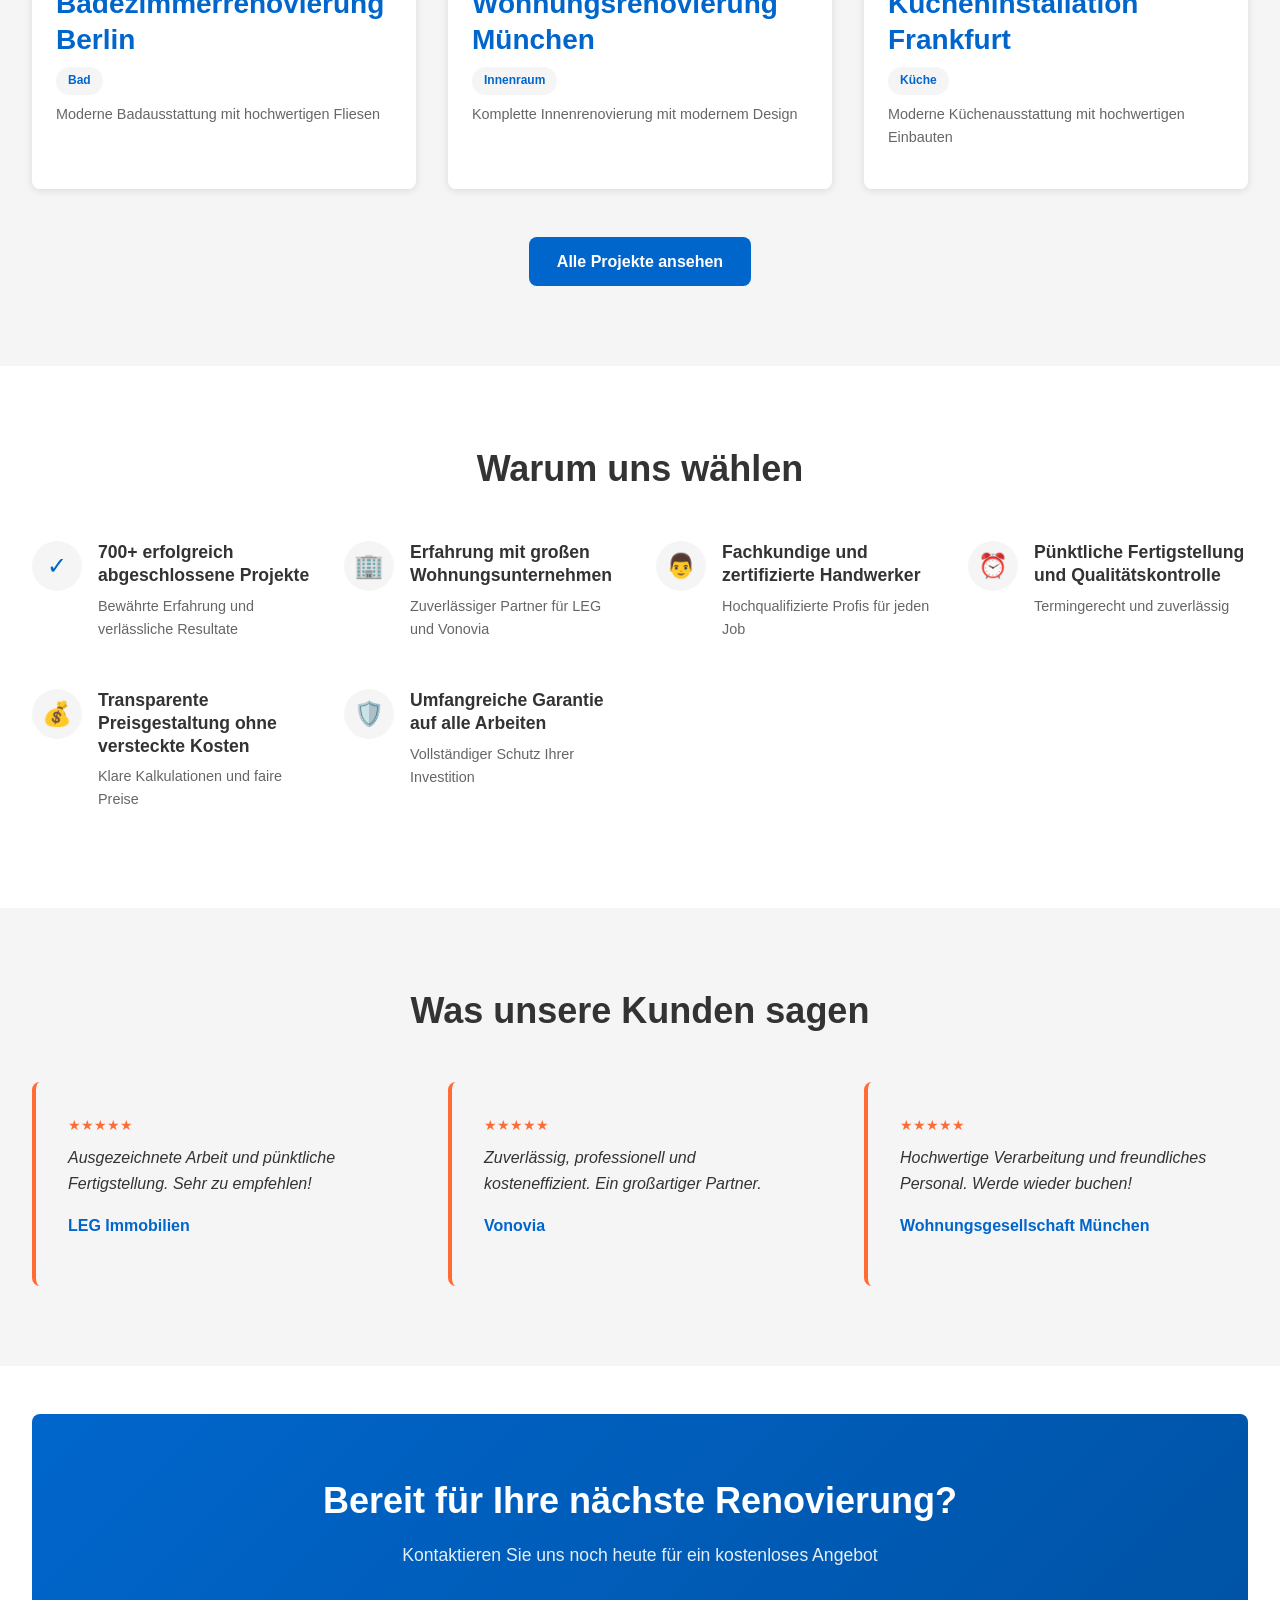
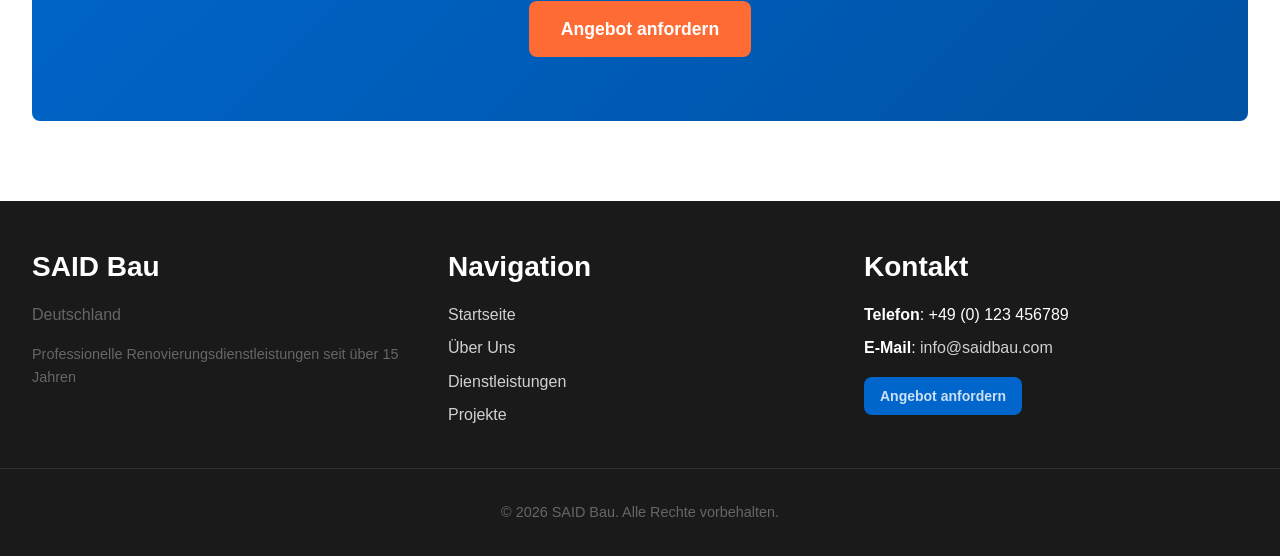
==== commit 5983ff63: "Add official SAID Bau logo and update contact email to info@saidbau.com" ====
--- a/index.html
+++ b/index.html
@@ -17,7 +17,8 @@
   <header>
     <nav class="navbar">
       <a href="index.html" class="logo">
-        🏗️ SAID Bau
+        <img src="assets/images/logo.svg" alt="SAID Bau Logo" class="logo-img">
+        <span class="logo-text">SAID Bau</span>
       </a>
       
       <ul class="navbar-nav">
@@ -369,7 +370,7 @@
           <h3 data-i18n="contact">Kontakt</h3>
           <ul>
             <li><strong data-i18n="footer_phone">Telefon</strong>: +49 (0) 123 456789</li>
-            <li><strong data-i18n="footer_email">E-Mail</strong>: <a href="mailto:info@said-bau.de">info@said-bau.de</a></li>
+            <li><strong data-i18n="footer_email">E-Mail</strong>: <a href="mailto:info@saidbau.com">info@saidbau.com</a></li>
             <li style="margin-top: 1rem;">
               <a href="contact.html" class="btn btn-primary btn-small" data-i18n="requestQuote">Angebot anfordern</a>
             </li>
--- a/assets/css/style.css
+++ b/assets/css/style.css
@@ -163,7 +163,47 @@
   text-decoration: none;
   display: flex;
   align-items: center;
-  gap: 0.5rem;
+  gap: 0.75rem;
+}
+
+.logo-img {
+  height: 50px;
+  width: auto;
+  max-width: 60px;
+  object-fit: contain;
+}
+
+.logo-text {
+  display: none;
+  font-weight: 700;
+  color: var(--primary-color);
+}
+
+@media (max-width: 768px) {
+  .logo-img {
+    height: 40px;
+    max-width: 50px;
+  }
+  
+  .logo-text {
+    display: block;
+    font-size: 1.1rem;
+  }
+}
+
+@media (max-width: 480px) {
+  .logo {
+    gap: 0.5rem;
+  }
+  
+  .logo-img {
+    height: 35px;
+    max-width: 40px;
+  }
+  
+  .logo-text {
+    display: none;
+  }
 }
 
 .navbar-nav {
